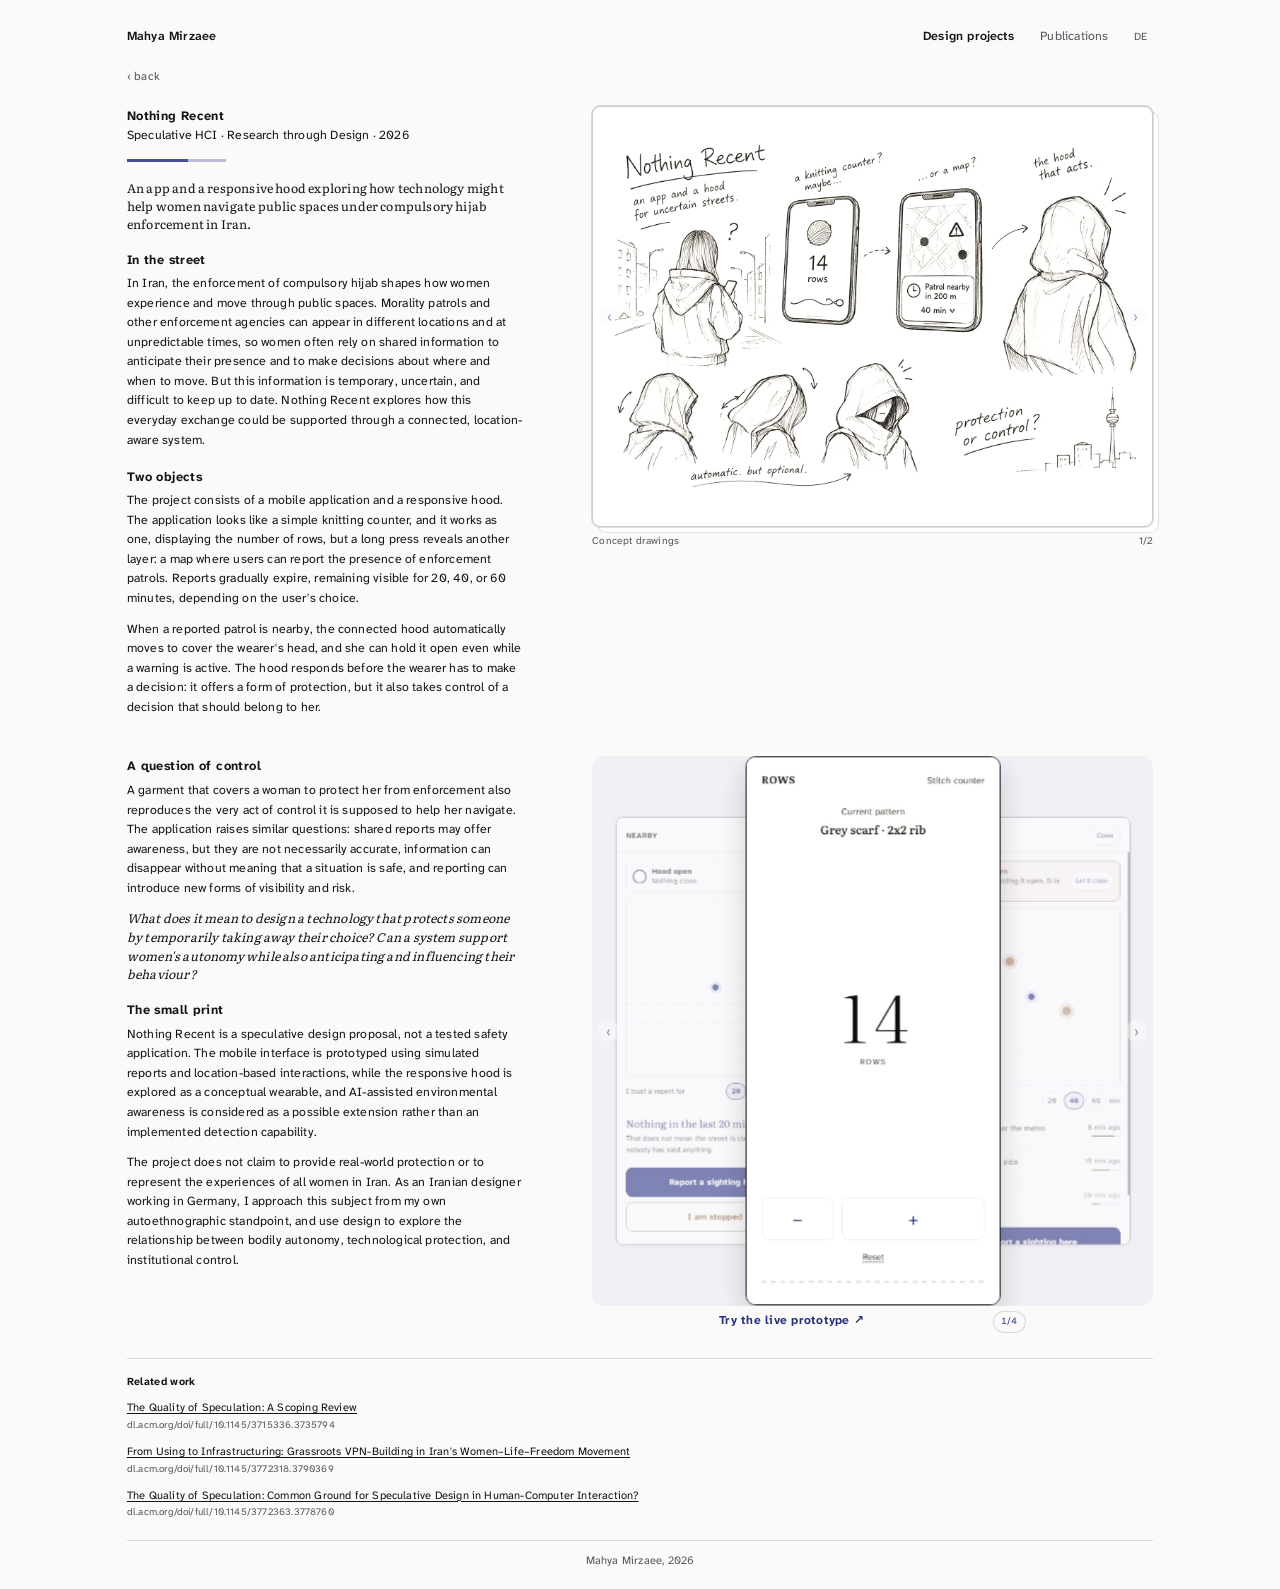
==== project.html @ 3e395629 "Drawings on top and turning themselves, new references, autoethnographic standpoint, name-only foote" ====
<!doctype html>
<html lang="en">
<head>
  <meta charset="utf-8">
  <meta name="viewport" content="width=device-width, initial-scale=1">
  <title>Nothing Recent · Mahya Mirzaee</title>
  <meta name="description" content="Nothing Recent: an app and a responsive hood exploring how technology might help women navigate public spaces under compulsory hijab enforcement in Iran.">
  <meta name="theme-color" content="#fbfaf8">
  <link rel="stylesheet" href="project.css?v=20">
<style id="site-bar">
  /* same top bar as the portfolio (mahyamirzaee.github.io) */
  .site-bar { display: flex; flex-wrap: wrap; align-items: baseline; gap: 12px 24px; padding: 4px 0 26px; font-family: "Atkinson Hyperlegible Next", system-ui, sans-serif; }
  .site-bar .sb-name { margin-right: auto; font-size: 15px; font-weight: 600; color: #141418; text-decoration: none; }
  .site-bar nav { display: flex; flex-wrap: wrap; gap: 6px 32px; }
  .site-bar nav a { font-size: 15px; color: #55545f; text-decoration: none; }
  .site-bar nav a[aria-current="page"] { color: #141418; font-weight: 600; }
  .site-bar .sb-lang { font-size: 13px; color: #55545f; text-decoration: none; padding: 2px 7px; }
  .site-bar a:hover { color: #26307f; }
  /* one look for every back link */
  .top { font-size: 14px; }
  .top a { color: #55545f; text-decoration: none; }
  .top a:hover { color: #141418; text-decoration: underline; }
  @media (max-width: 640px) { .site-bar .sb-name { width: 100%; } }
</style>
</head>
<body>
<div class="page">

  <header class="site-bar">
    <a class="sb-name" href="https://mahyamirzaee.github.io/">Mahya Mirzaee</a>
    <nav aria-label="Main">
      <a href="https://mahyamirzaee.github.io/projects/" aria-current="page">Design projects</a>
      <a href="https://mahyamirzaee.github.io/publications/">Publications</a>
    </nav>
    <a class="sb-lang" href="https://mahyamirzaee.github.io/de/projects/" lang="de" hreflang="de" aria-label="Deutsch">DE</a>
  </header>
  <nav class="top" aria-label="Back">
    <a href="https://mahyamirzaee.github.io/projects/">‹ back</a>
  </nav>

  <main>
  <!-- ===== Screen 1: the situation, the two objects, the question ===== -->
  <section class="sheet" aria-labelledby="title">
    <div class="col">
      <h1 id="title">Nothing Recent</h1>
      <p class="sub">Speculative HCI · Research through Design · 2026</p>
      <div class="thread" aria-hidden="true"></div>

      <p class="lead">An app and a responsive hood exploring how technology might help women navigate public spaces under compulsory hijab enforcement in Iran.</p>

      <h2>In the street</h2>
      <p>In Iran, the enforcement of compulsory hijab shapes how women experience and move through public spaces. Morality patrols and other enforcement agencies can appear in different locations and at unpredictable times, so women often rely on shared information to anticipate their presence and to make decisions about where and when to move. But this information is temporary, uncertain, and difficult to keep up to date. Nothing Recent explores how this everyday exchange could be supported through a connected, location-aware system.</p>

      <h2>Two objects</h2>
      <p>The project consists of a mobile application and a responsive hood. The application looks like a simple knitting counter, and it works as one, displaying the number of rows, but a long press reveals another layer: a map where users can report the presence of enforcement patrols. Reports gradually expire, remaining visible for 20, 40, or 60 minutes, depending on the user's choice.</p>
      <p>When a reported patrol is nearby, the connected hood automatically moves to cover the wearer's head, and she can hold it open even while a warning is active. The hood responds before the wearer has to make a decision: it offers a form of protection, but it also takes control of a decision that should belong to her.</p>
    </div>

    <div class="cluster">
      <figure>
        <!-- two drawings in one stack: hover lifts it, a click turns to the next -->
        <div class="frame r43 paper stack" id="stack" tabindex="0" role="button" aria-label="Two concept drawings. Click to see the next one.">
          <img class="stack-item on" src="img/hood-sketch.webp" alt="Concept drawing: a woman in the street with her phone; the app as a knitting counter and then as a map saying 'patrol nearby in 200 m, 40 min'; the hood closing over her head in three steps, labelled 'automatic. but optional.' and 'protection or control?'" loading="lazy">
          <img class="stack-item" src="img/concept-sheet.webp" alt="Concept sheet: how it works in four steps — you check the map or just keep knitting, you get a warning, the hood covers you before you decide, you get a notification afterwards; a diagram of reports fading over 20, 40 and 60 minutes; and the lines 'a report can be wrong', 'no report doesn't mean it's safe', 'information disappears, the street doesn't'." loading="lazy">
        </div>
        <figcaption class="under">Concept drawings<span class="count" id="stack-count">1/2</span></figcaption>
      </figure>
    </div>
  </section>

  <!-- ===== Screen 2: the hood, the tensions, the position ===== -->
  <section class="sheet" aria-labelledby="hood-title">
    <div class="col">
      <h2 id="hood-title">A question of control</h2>
      <p>A garment that covers a woman to protect her from enforcement also reproduces the very act of control it is supposed to help her navigate. The application raises similar questions: shared reports may offer awareness, but they are not necessarily accurate, information can disappear without meaning that a situation is safe, and reporting can introduce new forms of visibility and risk.</p>
      <p class="rq">What does it mean to design a technology that protects someone by temporarily taking away their choice? Can a system support women's autonomy while also anticipating and influencing their behaviour?</p>

      <h2>The small print</h2>
      <p>Nothing Recent is a speculative design proposal, not a tested safety application. The mobile interface is prototyped using simulated reports and location-based interactions, while the responsive hood is explored as a conceptual wearable, and AI-assisted environmental awareness is considered as a possible extension rather than an implemented detection capability.</p>
      <p>The project does not claim to provide real-world protection or to represent the experiences of all women in Iran. As an Iranian designer working in Germany, I approach this subject from my own autoethnographic standpoint, and use design to explore the relationship between bodily autonomy, technological protection, and institutional control.</p>
    </div>

    <div class="cluster">
      <figure>
        <!-- the screens stand in a ring: the next and the previous wait at the edges -->
        <div class="carousel turn" id="slides" tabindex="0" role="button" aria-roledescription="carousel" aria-label="Screen captures of the prototype. Click the right or left side to turn the ring.">
          <img class="slide on" src="img/app-1-cover.jpg" data-cap="The app as it opens: a stitch counter that really counts rows. This is what anyone looking at the phone sees." alt="The app as it opens: ROWS, a plain stitch counter showing 14 rows.">
          <img class="slide" src="img/app-5-held.jpg" data-cap="The hood closes by itself when a patrol is reported close, and tells her afterwards. Here she has held it open." alt="The same screen after she refuses: 'Hood open: you are holding it open. It is close.'" loading="lazy">
          <img class="slide" src="img/app-3-stopped.jpg" data-cap="Before telling anyone: two chosen names, and the reminder that their names are on her phone too." alt="The sheet before telling anyone: two chosen names, and the line that their names are on her phone too." loading="lazy">
          <img class="slide" src="img/app-4-empty.jpg" data-cap="Nothing in the last 20 minutes, which is not the same as the street being clear." alt="The empty state: a map with only her own dot, and the line 'Nothing in the last 40 minutes.'" loading="lazy">
        </div>
        <div class="slidebar">
          <a class="try" href="prototype.html" target="_blank" rel="noopener">Try the live prototype ↗</a>
          <span class="count" id="slide-count">1/4</span>
        </div>
      </figure>
    </div>
  </section>

  <section class="related" aria-labelledby="related-title">
    <h2 class="cluster-title" id="related-title">Related work</h2>
    <ol class="refs">
      <li><a href="https://dl.acm.org/doi/full/10.1145/3715336.3735794" target="_blank" rel="noopener">The Quality of Speculation: A Scoping Review</a>
        <span>dl.acm.org/doi/full/10.1145/3715336.3735794</span></li>
      <li><a href="https://dl.acm.org/doi/full/10.1145/3772318.3790369" target="_blank" rel="noopener">From Using to Infrastructuring: Grassroots VPN-Building in Iran's Women–Life–Freedom Movement</a>
        <span>dl.acm.org/doi/full/10.1145/3772318.3790369</span></li>
      <li><a href="https://dl.acm.org/doi/full/10.1145/3772363.3778760" target="_blank" rel="noopener">The Quality of Speculation: Common Ground for Speculative Design in Human-Computer Interaction?</a>
        <span>dl.acm.org/doi/full/10.1145/3772363.3778760</span></li>
    </ol>
  </section>
  </main>

  <footer class="foot">
    <span>Mahya Mirzaee, 2026</span>
  </footer>
</div>

<script>
  // Every picture frame is a little stack you turn by hand.
  // Click (or tap) the right side for the next one, the left side for the one before.
  // It goes round in a circle, and the arrow keys work too.
  function makeTurner(boxId, itemSelector, countId) {
    var box = document.getElementById(boxId);
    if (!box) return;
    var items = box.querySelectorAll(itemSelector);
    var count = countId ? document.getElementById(countId) : null;
    var i = 0;
    function go(step) {
      items[i].classList.remove('on');
      i = (i + step + items.length) % items.length;
      items[i].classList.add('on');
      if (count) count.textContent = (i + 1) + '/' + items.length;
    }
    box.addEventListener('click', function (e) {
      var r = box.getBoundingClientRect();
      var x = (e.clientX - r.left) / r.width;
      if (x > 0.28 && x < 0.72) { window.openLarge(box, itemSelector); return; }  // the middle opens big
      go(x <= 0.28 ? -1 : 1);                                                     // the edges turn the page
    });
    box.addEventListener('keydown', function (e) {
      if (e.key === 'ArrowLeft') { e.preventDefault(); go(-1); }
      if (e.key === 'ArrowRight' || e.key === 'Enter' || e.key === ' ') { e.preventDefault(); go(1); }
    });
    if (count) count.textContent = '1/' + items.length;
  }
  // The phone screens stand in a ring: the one before and the one after
  // wait at the edges, smaller and paler. Clicking a side turns the ring.
  (function () {
    var box = document.getElementById('slides');
    if (!box) return;
    var slides = [].slice.call(box.querySelectorAll('.slide'));
    var count = document.getElementById('slide-count');
    var n = slides.length, cur = 0;

    function place() {
      slides.forEach(function (el, i) {
        var d = i - cur;
        if (d > n / 2) d -= n;
        if (d < -n / 2) d += n;
        var far = Math.abs(d);
        el.style.transform = 'translate(-50%, -50%) translateX(' + (d * 62) + '%) scale(' + (far === 0 ? 1 : far === 1 ? 0.78 : 0.62) + ')';
        el.style.opacity = far === 0 ? 1 : far === 1 ? 0.55 : 0;
        el.style.zIndex = 10 - far;
        el.classList.toggle('on', far === 0);
      });
      count.textContent = (cur + 1) + '/' + n;
    }
    function go(step) { cur = (cur + step + n) % n; place(); }

    box.addEventListener('click', function (e) {
      var r = box.getBoundingClientRect();
      var x = (e.clientX - r.left) / r.width;
      if (x > 0.33 && x < 0.67) { window.openLarge(box, '.slide'); return; }   // the middle one opens big
      go(x <= 0.33 ? -1 : 1);                                                  // the edges turn the ring
    });
    box.addEventListener('keydown', function (e) {
      if (e.key === 'ArrowLeft') { e.preventDefault(); go(-1); }
      if (e.key === 'ArrowRight' || e.key === 'Enter' || e.key === ' ') { e.preventDefault(); go(1); }
    });
    place();
  })();
  makeTurner('stack', '.stack-item', 'stack-count');

  // the drawings turn by themselves every four seconds, and wait while you look
  (function () {
    var box = document.getElementById('stack');
    if (!box || window.matchMedia('(prefers-reduced-motion: reduce)').matches) return;
    var items = box.querySelectorAll('.stack-item');
    var count = document.getElementById('stack-count');
    var hovering = false, open = false;
    box.addEventListener('mouseenter', function () { hovering = true; });
    box.addEventListener('mouseleave', function () { hovering = false; });
    document.addEventListener('keydown', function (e) { if (e.key === 'Escape') open = false; });
    box.addEventListener('click', function () { open = true; setTimeout(function () { open = false; }, 8000); });
    setInterval(function () {
      if (hovering || open) return;
      var lb = document.querySelector('.lightbox');
      if (lb && !lb.hidden) return;
      var i = 0;
      items.forEach(function (el, k) { if (el.classList.contains('on')) i = k; });
      items[i].classList.remove('on');
      i = (i + 1) % items.length;
      items[i].classList.add('on');
      count.textContent = (i + 1) + '/' + items.length;
    }, 4000);
  })();
</script>

<script>
  // Large view: a picture opens big, and the arrows walk through its own set.
  // Esc, the × button or a click on the background closes it.
  (function () {
    var lb = document.createElement('div');
    lb.className = 'lightbox';
    lb.hidden = true;
    lb.setAttribute('role', 'dialog');
    lb.setAttribute('aria-modal', 'true');
    lb.setAttribute('aria-label', 'Large view');
    lb.innerHTML = '<button class="lb-close" type="button" aria-label="Close">×</button>' +
                   '<button class="lb-arrow lb-prev" type="button" aria-label="Previous picture">‹</button>' +
                   '<div class="lb-inner"></div>' +
                   '<button class="lb-arrow lb-next" type="button" aria-label="Next picture">›</button>' +
                   '<p class="lb-cap"><span class="lb-num"></span><span class="lb-text"></span></p>';
    document.body.appendChild(lb);
    var inner = lb.querySelector('.lb-inner');
    var capText = lb.querySelector('.lb-text');
    var capNum = lb.querySelector('.lb-num');
    var set = [], at = 0, opener = null;

    function show() {
      var m = set[at];
      var big = document.createElement('img');
      big.src = m.getAttribute('src');
      big.alt = m.getAttribute('alt') || '';
      big.addEventListener('click', function (e) { e.stopPropagation(); });
      inner.replaceChildren(big);
      capNum.textContent = (at + 1) + ' / ' + set.length;
      capText.textContent = m.getAttribute('data-cap') || '';
    }
    function step(d) { at = (at + d + set.length) % set.length; show(); }
    function open(list, index, from) {
      set = list; at = index; opener = from;
      lb.hidden = false;
      document.documentElement.style.overflow = 'hidden';
      show();
      lb.querySelector('.lb-close').focus();
    }
    function close() {
      if (lb.hidden) return;
      lb.hidden = true;
      inner.replaceChildren();
      document.documentElement.style.overflow = '';
      if (opener) opener.focus();
    }

    lb.addEventListener('click', close);
    lb.querySelector('.lb-close').addEventListener('click', function (e) { e.stopPropagation(); close(); });
    lb.querySelector('.lb-prev').addEventListener('click', function (e) { e.stopPropagation(); step(-1); });
    lb.querySelector('.lb-next').addEventListener('click', function (e) { e.stopPropagation(); step(1); });
    document.addEventListener('keydown', function (e) {
      if (lb.hidden) return;
      if (e.key === 'Escape') close();
      if (e.key === 'ArrowLeft') step(-1);
      if (e.key === 'ArrowRight') step(1);
    });

    // the picture in the middle of a ring, or the drawing on top of a stack, opens large
    window.openLarge = function (box, selector) {
      var list = [].slice.call(box.querySelectorAll(selector));
      var cur = box.querySelector(selector + '.on');
      open(list, Math.max(0, list.indexOf(cur)), box);
    };
  })();
</script>

</body>
</html>
---- project.css ----
/* Project page foundation
   Same structure as the TACT page: two "screens" with a narrow text column
   beside a cluster of frames, a central statement, related work and a footer.
   Placeholders (dashed boxes, [square brackets]) are replaced with real content later. */

@font-face {
  font-family: "Literata";
  src: url("fonts/Literata.woff2") format("woff2");
  font-weight: 200 900;
  font-display: swap;
}
@font-face {
  font-family: "Atkinson Hyperlegible Next";
  src: url("fonts/AtkinsonHyperlegibleNext.woff2") format("woff2");
  font-weight: 200 800;
  font-display: swap;
}

:root {
  --paper: #fbfaf8;
  --ink: #141418;
  --soft: #55555f;
  --indigo: #26307f;
  --lilac: #b3add8;
  --rule: rgba(38, 48, 127, 0.16);
  --concept: #8a5a2b;
  --head: "Literata", Georgia, serif;
  --text: "Atkinson Hyperlegible Next", system-ui, sans-serif;
}

* { box-sizing: border-box; }
html { -webkit-text-size-adjust: 100%; }
body {
  margin: 0;
  background: var(--paper);
  color: var(--ink);
  font-family: var(--text);
  font-size: 15px;
  line-height: 1.58;
  letter-spacing: 0.015em;
}
a { color: inherit; text-underline-offset: 0.2em; text-decoration-thickness: 1px; }
a:focus-visible, button:focus-visible, .zoomable:focus-visible { outline: 2px solid var(--indigo); outline-offset: 2px; }
img, video { display: block; max-width: 100%; }
p { margin: 0 0 0.9em; }
figure { margin: 0; }

/* ---------- Page frame ---------- */
.page { max-width: 1340px; margin: 0 auto; padding: 28px 48px 24px; }
@media (min-width: 1000px) { .page { zoom: 0.825; } }   /* desktop shown at 82.5% */

.top { margin-bottom: 24px; font-size: 14px; }
.top a { text-decoration: none; }
.top a:hover { text-decoration: underline; }

/* one "screen": text column + cluster of frames */
.sheet {
  display: grid;
  grid-template-columns: minmax(0, 400px) minmax(0, 1fr);
  gap: clamp(40px, 5vw, 88px);
  align-items: start;
}
.sheet > .cluster { display: grid; gap: 16px; justify-self: end; width: 100%; max-width: 680px; }

/* ---------- Text column ---------- */
.col h1, .col h2, .cluster-title {
  margin: 0;
  font-family: var(--text);
  font-size: 15.5px;
  font-weight: 700;
  letter-spacing: 0.03em;
}
.col h2 { margin-top: 1.3em; }
.col h2:first-child { margin-top: 0; }
.col h2 + p, .col h2 + ol { margin-top: 0.35em; }
.sub { margin: 0 0 1.1em; color: var(--soft); }

/* the thread line under the title: one indigo thread with a short lilac stretch (not a weave) */
.thread {
  width: 120px;
  height: 3px;
  margin: 0 0 1.4em;
  background: linear-gradient(90deg, var(--indigo) 0 62%, var(--lilac) 62% 100%);
  opacity: 0.85;
}

.lead { font-family: var(--head); font-size: 18px; line-height: 1.45; color: var(--indigo); }
.rq { font-family: var(--head); font-style: italic; font-size: 17px; line-height: 1.5; color: var(--indigo); }
.stages { list-style: none; margin: 0.4em 0 0; padding: 0; }
.stages li { margin-bottom: 0.8em; }
.small { font-size: 14px; color: var(--soft); }

ol.qs { margin: 0; padding-left: 1.3em; }
ol.qs li { margin-bottom: 0.7em; padding-left: 0.2em; }
.qs b { font-weight: 700; }

/* ---------- Labels: staged / speculative ---------- */
.note {
  font-size: 11.5px;
  letter-spacing: 0.08em;
  text-transform: uppercase;
  color: var(--indigo);
}
.note.concept { color: var(--concept); }
figcaption, .mosaic-caption { margin: 8px 0 0; font-size: 12.5px; line-height: 1.5; color: var(--soft); }

/* ---------- Frames and placeholders ---------- */
.frame { position: relative; overflow: hidden; background: #fff; outline: 1px solid var(--rule); outline-offset: -1px; }
.frame img, .frame video { width: 100%; height: 100%; object-fit: cover; }
.r32 { aspect-ratio: 3 / 2; width: 100%; }
.r43 { aspect-ratio: 4 / 3; }

.placeholder {
  display: flex;
  align-items: center;
  justify-content: center;
  padding: 12px;
  text-align: center;
  font-size: 13px;
  color: var(--soft);
  background: #f3f1f6;
  outline: 1px dashed rgba(20, 20, 24, 0.28);
  outline-offset: -1px;
}

/* ---------- Slideshow: a quiet fade between screen captures ---------- */
.slides .slide { position: absolute; inset: 0; width: 100%; height: 100%; opacity: 0; transition: opacity 900ms ease; }
.slides .slide.on { opacity: 1; z-index: 1; }
@media (prefers-reduced-motion: reduce) { .slides .slide { transition: none; } }

.slidebar { display: flex; justify-content: space-between; align-items: baseline; gap: 16px; margin-top: 6px; }
.try { color: var(--indigo); font-weight: 700; font-size: 15px; letter-spacing: 0.02em; text-decoration: none; white-space: nowrap; }
.try:hover { text-decoration: underline; text-underline-offset: 0.25em; }
.controls { display: flex; align-items: center; gap: 4px; flex-shrink: 0; font-size: 14px; }
.controls button { border: 0; background: none; padding: 6px 9px; font: inherit; color: var(--ink); cursor: pointer; }
.controls .count { min-width: 2.6em; text-align: center; font-variant-numeric: tabular-nums; }

/* ---------- Prototype in use: a mosaic of tiles ---------- */
.in-use .cluster-title { margin: 0 0 6px; font-size: 13px; }
.mosaic { display: grid; grid-template-columns: repeat(6, 1fr); grid-auto-rows: 58px; gap: 8px; }
.tile { position: relative; overflow: hidden; background: #ece9f1; }
.tile img, .tile video { width: 100%; height: 100%; object-fit: cover; }
.t-a { grid-column: 1 / 5; grid-row: 1 / 6; }   /* large */
.t-b { grid-column: 5 / 7; grid-row: 1 / 3; }   /* small, top */
.t-c { grid-column: 5 / 7; grid-row: 3 / 6; }   /* small, bottom */
.tile-label {
  position: absolute; left: 6px; bottom: 6px;
  padding: 2px 7px; border-radius: 3px;
  background: rgba(251, 250, 248, 0.88);
  font-size: 10.5px; letter-spacing: 0.03em; color: var(--indigo);
  pointer-events: none;
}

/* hover: a tile grows a little; click: it opens large */
.zoomable { cursor: zoom-in; transition: transform 350ms ease, box-shadow 350ms ease; }
.zoomable:hover, .zoomable:focus-visible { transform: scale(1.05); z-index: 2; box-shadow: 0 10px 28px rgba(20, 20, 24, 0.18); }
.frame.zoomable:hover { transform: scale(1.02); }
@media (prefers-reduced-motion: reduce) { .zoomable, .zoomable:hover { transition: none; transform: none; } }

/* ---------- Central statement ---------- */
.statement { margin: 56px 0 8px; padding: 72px 0 80px; border-top: 1px solid var(--rule); text-align: center; }
.statement-label { margin: 0 0 22px; font-size: 12px; letter-spacing: 0.12em; text-transform: uppercase; color: var(--soft); }
.statement blockquote {
  margin: 0 auto;
  max-width: 24ch;
  font-family: var(--head);
  font-size: clamp(26px, 3.2vw, 40px);
  line-height: 1.3;
  color: var(--indigo);
}
.statement blockquote::after {
  content: "";
  display: block;
  width: 120px; height: 3px;
  margin: 30px auto 0;
  background: linear-gradient(90deg, var(--indigo) 0 62%, var(--lilac) 62% 100%);
  opacity: 0.7;
}
@media (min-width: 1000px) {
  .statement blockquote { max-width: none; white-space: nowrap; font-size: clamp(22px, 2.1vw, 32px); }
}

/* ---------- Screen 2: future direction ---------- */
.future h2 { margin-top: 0; }
.intention {
  margin: 14px 0 4px;
  padding-left: 14px;
  border-left: 2px solid var(--lilac);
  font-family: var(--head); font-style: italic; font-size: 16.5px; line-height: 1.45; color: var(--indigo);
}
.intention span {
  display: block; margin-bottom: 2px;
  font-family: var(--text); font-style: normal; font-size: 12px; font-weight: 700; letter-spacing: 0.04em; color: var(--ink);
}

/* ---------- Related work: one row across the page ---------- */
.related { margin-top: 44px; padding-top: 18px; border-top: 1px solid var(--rule); }
.related .cluster-title { margin: 0 0 12px; font-size: 13px; }
.related ol { display: grid; grid-template-columns: repeat(3, 1fr); gap: 32px; margin: 0; padding: 0; list-style: none; counter-reset: rw; }
.related li { counter-increment: rw; font-size: 13.5px; line-height: 1.45; }
.related li::before { content: counter(rw); display: block; margin-bottom: 4px; font-size: 11px; color: var(--soft); }
.related a { color: var(--indigo); text-decoration: none; }
.related a:hover { text-decoration: underline; }

/* ---------- Footer ---------- */
.foot {
  margin-top: 36px; padding-top: 14px;
  border-top: 1px solid var(--rule);
  display: flex; justify-content: space-between; flex-wrap: wrap; gap: 10px;
  font-size: 13.5px; color: var(--soft);
}

/* ---------- Large view ---------- */
.lightbox {
  position: fixed; inset: 0; z-index: 50;
  display: flex; flex-direction: column; align-items: center; justify-content: center; gap: 14px;
  padding: 48px 24px 32px;
  background: rgba(251, 250, 248, 0.97);
  cursor: zoom-out;
}
.lightbox[hidden] { display: none; }
.lb-inner { max-width: min(1200px, 92vw); max-height: 80vh; display: flex; }
.lb-inner img, .lb-inner video { max-width: 100%; max-height: 80vh; object-fit: contain; box-shadow: 0 12px 40px rgba(20, 20, 24, 0.18); cursor: default; }
.lb-cap { margin: 0; text-align: center; font-size: 14px; color: var(--soft); }
.lb-close { position: absolute; top: 14px; right: 18px; border: 0; background: none; font-size: 34px; line-height: 1; color: var(--indigo); cursor: pointer; }

/* ---------- Tablet and phone ---------- */
@media (max-width: 900px) {
  body { font-size: 16px; }
  .page { padding: 32px 24px 44px; }
  .top { margin-bottom: 40px; }
  .sheet { grid-template-columns: 1fr; gap: 28px; }
  .sheet > .cluster { justify-self: stretch; max-width: none; }
  .statement { margin-top: 48px; padding: 48px 0 56px; }
}
@media (max-width: 760px) { .related ol { grid-template-columns: 1fr; gap: 14px; } }
@media (max-width: 480px) {
  .page { padding: 28px 16px 40px; }
  .mosaic { grid-auto-rows: 40px; gap: 6px; }
  .slidebar { flex-wrap: wrap; }
}

/* ---------- Phone screen captures inside the wide slideshow frame ----------
   The captures are tall phone screens, so they sit whole on a soft ground
   instead of being cropped. */
.slides { background: #f1eff4; }
.slides .slide { object-fit: contain; padding: 8px 0; }
.related ol { list-style: none; }
.related li i { font-style: italic; }
.related .small { margin-top: 12px; }

/* the slideshow is phone-shaped, because the prototype is a phone */
.frame.r32.slides { aspect-ratio: 375 / 812; width: 100%; max-width: 326px; }
.slides .slide { padding: 0; }
.slidebar { max-width: 326px; flex-wrap: wrap; row-gap: 4px; }
.slidebar .try { font-size: 14.5px; }
@media (max-width: 480px) { .frame.r32.slides, .slidebar { max-width: none; } }

/* tighter: the brief asks for about two screens */
.statement { margin: 32px 0 4px; padding: 44px 0 48px; }
.in-use .mosaic { grid-auto-rows: 44px; }
.related { margin-top: 30px; }
.foot { margin-top: 24px; }

/* screen 1: the phone beside the documentation tiles, not above them */
@media (min-width: 1200px) {
  .sheet > .cluster { grid-template-columns: 326px minmax(0, 1fr); gap: 22px; align-items: start; }
  .sheet > .cluster > figure { grid-column: 1; }
  .sheet > .cluster > .in-use { grid-column: 2; }
  .in-use .mosaic { grid-auto-rows: 50px; }
}

/* ---------- Tensions: word pairs held apart by one thread ----------
   Following the idea of collecting tensions rather than resolving them. */
.tension-intro { margin: 0.35em 0 1em; font-size: 13.5px; color: var(--soft); }
.tensions { list-style: none; margin: 0; padding: 0; }
.tensions li { margin-bottom: 1.05em; }
.pair { display: flex; align-items: center; gap: 10px; }
.pair b {
  font-family: var(--head);
  font-size: 17px;
  font-weight: 500;
  letter-spacing: 0.01em;
  color: var(--indigo);
  white-space: nowrap;
}
/* the thread between the two words: indigo, with a lilac stretch */
.pair i {
  flex: 1;
  height: 3px;
  min-width: 26px;
  background: linear-gradient(90deg, var(--indigo) 0 58%, var(--lilac) 58% 100%);
  opacity: 0.6;
}
.say { display: block; margin-top: 2px; font-size: 13.5px; line-height: 1.5; color: var(--soft); }

/* said once: this is a proposal, not a study */
.proposal {
  padding-left: 14px;
  border-left: 2px solid var(--lilac);
  font-family: var(--head);
  font-size: 16px;
  line-height: 1.45;
  color: var(--indigo);
}

/* with the documentation tiles gone, the phone stands alone beside the text */
@media (min-width: 1200px) {
  .sheet > .cluster { grid-template-columns: minmax(0, 1fr); justify-items: end; }
  .sheet > .cluster > figure { grid-column: 1; }
}

/* a quiet line between the two screens */
.sheet + .sheet { margin-top: 30px; padding-top: 28px; border-top: 1px solid var(--rule); }
.tensions { margin-top: 0.4em; }

/* the sentence the whole project turns on */
.pull {
  margin: 0.35em 0 0.9em;
  padding-left: 14px;
  border-left: 2px solid var(--lilac);
  font-family: var(--head);
  font-size: 17px;
  line-height: 1.4;
  color: var(--indigo);
}
/* the two closing questions sit together as one block */
.col .rq { margin-top: 0.6em; }

/* ---------- Her drawings ----------
   Paper frames: the whole sheet is shown, never cropped. */
.frame.paper { background: #fff; }
.frame.paper img { object-fit: contain; }

/* the big concept sheet, across the page */
.board { margin-top: 34px; padding-top: 26px; border-top: 1px solid var(--rule); }
.board .cluster-title { margin: 0 0 12px; font-size: 13px; }
.board-frame { aspect-ratio: 1312 / 1199; width: 100%; max-width: 980px; margin: 0 auto; }
.board figcaption { max-width: 980px; margin-left: auto; margin-right: auto; }
@media (max-width: 760px) { .board-frame { max-width: none; } }

/* ================= One voice =================
   Same size, same colour, no bars down the side of anything.
   The only emphases left: the title, the small headings, and italic for a question. */
.col p, .col li { color: var(--ink); font-size: 15px; }
.lead { font-family: var(--head); font-size: 18px; line-height: 1.45; color: var(--ink); }
.rq, .pull, .proposal, .intention, .small {
  margin: 0 0 0.9em;
  padding: 0;
  border: 0;
  font-family: var(--text);
  font-style: normal;
  font-size: 15px;
  line-height: 1.58;
  color: var(--ink);
}
/* the closing questions keep one quiet difference: italic */
.rq { font-family: var(--head); font-style: italic; font-size: 16.5px; line-height: 1.5; }
.intention span { display: none; }

/* the text column is wider, and sits closer to the pictures */
.sheet { grid-template-columns: minmax(0, 520px) minmax(0, 1fr); gap: clamp(28px, 3.2vw, 56px); }
@media (max-width: 900px) { .sheet { grid-template-columns: 1fr; } }

/* ---------- The stack: two drawings, one on top of the other ---------- */
.stack {
  cursor: pointer;
  transition: transform 320ms ease, box-shadow 320ms ease;
  box-shadow: 7px 7px 0 -1px #fff, 7px 7px 0 0 var(--rule);
}
.stack:hover, .stack:focus-visible {
  transform: translate(-3px, -3px);
  box-shadow: 12px 12px 0 -1px #fff, 12px 12px 0 0 var(--rule);
}
.stack .stack-item {
  position: absolute; inset: 0;
  width: 100%; height: 100%;
  object-fit: contain;
  opacity: 0;
  transition: opacity 420ms ease;
}
.stack .stack-item.on { opacity: 1; }
.stack-count {
  position: absolute; right: 8px; bottom: 6px;
  font-size: 11px; color: var(--soft);
  font-variant-numeric: tabular-nums;
  pointer-events: none;
}
@media (prefers-reduced-motion: reduce) { .stack, .stack .stack-item { transition: none; } }

/* pictures sit in the middle of their column, a little larger, so the page
   has no empty corridor between the text and the prototype */
@media (min-width: 1200px) {
  .sheet > .cluster { justify-items: center; }
}
.frame.r32.slides { max-width: 372px; }
.slidebar { max-width: 372px; }
.stack { width: 100%; max-width: 560px; }

/* ---------- Turning a stack: the edges answer the mouse ----------
   Both the phone screens and the drawings behave the same way. */
.turn, .stack { cursor: pointer; }
.turn::before, .turn::after,
.stack::before, .stack::after {
  content: "‹";
  position: absolute;
  top: 50%;
  z-index: 3;
  width: 26px; height: 26px;
  margin-top: -13px;
  display: flex; align-items: center; justify-content: center;
  border-radius: 50%;
  background: rgba(251, 250, 248, 0.9);
  color: var(--indigo);
  font-size: 17px;
  line-height: 1;
  opacity: 0;
  transition: opacity 260ms ease;
  pointer-events: none;
}
.turn::before, .stack::before { left: 7px; }
.turn::after, .stack::after { content: "›"; right: 7px; }
.turn:hover::before, .turn:hover::after, .turn:focus-visible::before, .turn:focus-visible::after,
.stack:hover::before, .stack:hover::after, .stack:focus-visible::before, .stack:focus-visible::after { opacity: 1; }

/* the phone screens get the same paper-stack shadow and lift */
.slides.stack .slide { transition: opacity 420ms ease; }

/* the drawings fill their column, so no empty corridor is left beside the text */
.stack { max-width: none; }
.slidebar .count { margin-left: auto; font-size: 13px; color: var(--soft); font-variant-numeric: tabular-nums; }

/* each figure takes the full width of its column; only the phone is capped */
.sheet > .cluster > figure { width: 100%; }
.sheet > .cluster { justify-items: stretch; }
@media (min-width: 1200px) { .sheet > .cluster { justify-items: stretch; } }
.frame.r32.slides, .slidebar { margin-left: auto; margin-right: auto; }

/* ---------- The screens stand in a ring ----------
   The current screen is in the middle; the one before and the one after
   wait at the edges, smaller and paler. A click on a side turns the ring. */
.carousel {
  position: relative;
  width: 100%;
  height: clamp(420px, 56vh, 640px);
  overflow: hidden;
  cursor: pointer;
}
.carousel .slide {
  position: absolute;
  left: 50%; top: 50%;
  height: 100%;
  width: auto;
  max-width: none;
  object-fit: contain;
  background: #fff;
  outline: 1px solid var(--rule);
  outline-offset: -1px;
  transform: translate(-50%, -50%);
  transition: transform 560ms cubic-bezier(0.2, 0.7, 0.2, 1), opacity 420ms ease;
  will-change: transform;
}
.carousel .slide.on { box-shadow: 0 10px 30px rgba(20, 20, 24, 0.12); }
@media (prefers-reduced-motion: reduce) { .carousel .slide { transition: none; } }
@media (max-width: 900px) { .carousel { height: clamp(380px, 62vh, 560px); } }

/* the ring keeps the edge arrows of the stacks */
.carousel.turn::before, .carousel.turn::after { z-index: 20; }

/* ---------- The ring, larger and clearer ----------
   A quiet ground behind the screens, a real frame around each one, and a
   little more contrast, so the small interface is readable on the page. */
.carousel {
  height: clamp(520px, 74vh, 820px);
  padding: 18px 0;
  border-radius: 14px;
  background: #f2f0f6;
}
.carousel .slide {
  border-radius: 12px;
  outline: 0;
  border: 1.5px solid rgba(20, 20, 24, 0.45);
  box-shadow: 0 2px 10px rgba(20, 20, 24, 0.08);
  filter: contrast(1.06) brightness(1.01);
}
.carousel .slide.on {
  border-color: var(--ink);
  box-shadow: 0 14px 34px rgba(20, 20, 24, 0.18);
}

/* on a wide screen the pictures take the rest of the page */
@media (min-width: 1200px) {
  .sheet { grid-template-columns: minmax(0, 480px) minmax(0, 1fr); gap: clamp(24px, 2.6vw, 44px); }
}

/* ---------- No line between the two parts ---------- */
.sheet + .sheet { border-top: 0; padding-top: 0; margin-top: 34px; }

/* ---------- The drawings say they can be turned ----------
   The arrows stay visible, a small label counts the sheets. */
.stack::before, .stack::after, .turn::before, .turn::after { opacity: 0.5; }
.stack-count, .slidebar .count {
  padding: 3px 9px;
  border: 1px solid var(--rule);
  border-radius: 999px;
  background: rgba(251, 250, 248, 0.92);
  font-size: 11.5px;
  color: var(--indigo);
}
.stack-count { right: 10px; bottom: 10px; }
.stack figcaption, .carousel + .slidebar { color: var(--soft); }

/* ---------- Large view: arrows, number and one line of text ---------- */
.lb-arrow {
  position: absolute;
  top: 50%;
  z-index: 2;
  width: 44px; height: 44px;
  margin-top: -22px;
  border: 1px solid var(--rule);
  border-radius: 50%;
  background: rgba(251, 250, 248, 0.95);
  color: var(--indigo);
  font-size: 22px;
  line-height: 1;
  cursor: pointer;
}
.lb-prev { left: 18px; }
.lb-next { right: 18px; }
.lb-cap { display: flex; gap: 10px; align-items: baseline; justify-content: center; max-width: 62ch; }
.lb-num { flex: none; font-variant-numeric: tabular-nums; color: var(--indigo); font-size: 12.5px; }
.lb-text { font-size: 14px; line-height: 1.5; color: var(--soft); text-align: left; }
@media (max-width: 600px) { .lb-arrow { width: 38px; height: 38px; font-size: 19px; } .lb-prev { left: 6px; } .lb-next { right: 6px; } }

/* the page number sits under the drawings, beside their caption */
figcaption.under { display: flex; align-items: baseline; justify-content: space-between; gap: 14px; }
figcaption.under .count { flex: none; }

/* a gentle frame around the drawings */
.stack {
  border: 1px solid rgba(20, 20, 24, 0.22);
  border-radius: 10px;
  padding: 10px;
  background: #fff;
}
.stack .stack-item { width: calc(100% - 20px); height: calc(100% - 20px); inset: 10px; }

/* references: linked titles, the address quietly underneath, no numbers */
.related ol.refs { display: block; }
.refs li { counter-increment: none; margin-bottom: 14px; }
.refs li::before { content: none; }
.refs a { color: var(--ink); text-decoration: underline; text-underline-offset: 0.18em; }
.refs a:hover { color: var(--indigo); }
.refs span { display: block; margin-top: 2px; font-size: 12px; color: var(--soft); word-break: break-all; }

/* footer: her name, in the middle */
.foot { justify-content: center; text-align: center; }
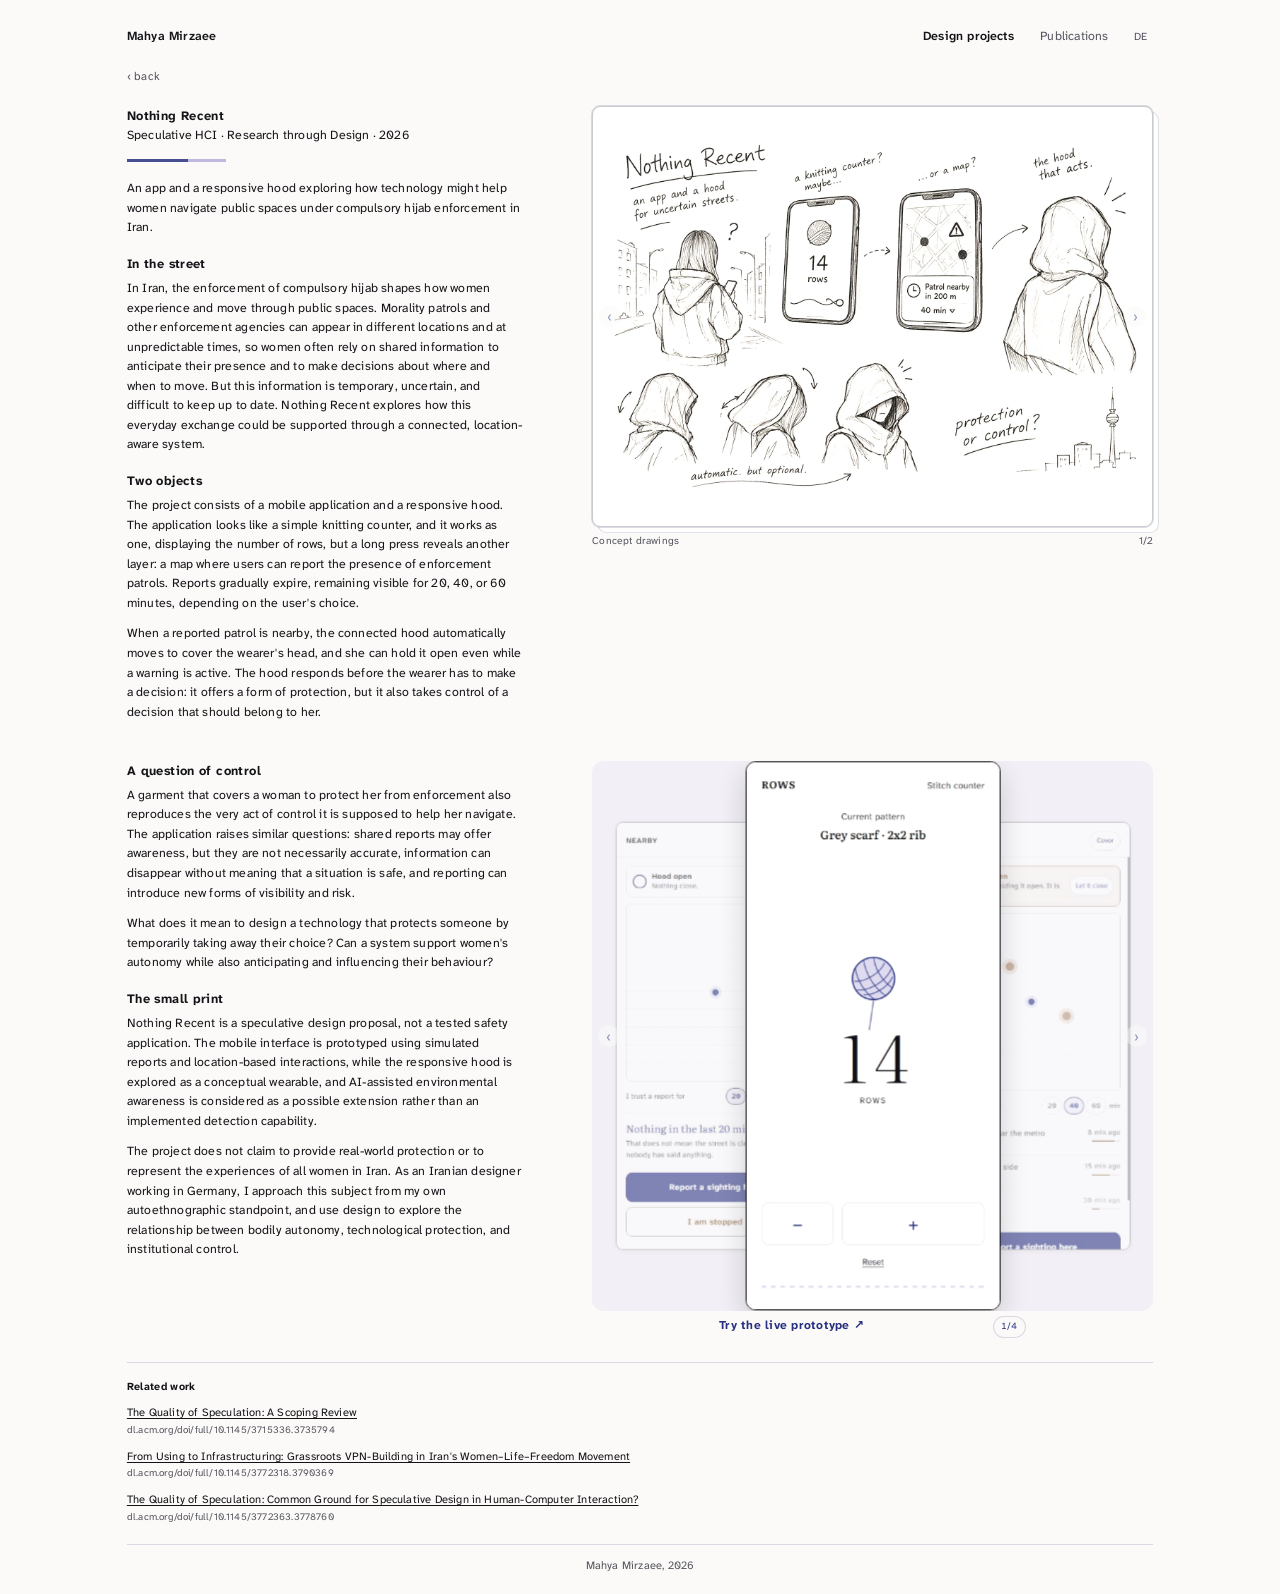
==== commit 3b2fb427: "A ball of wool on the cover: tap it to knit a row. One font for the page text Co-Authored-By: Claude" ====
--- a/project.html
+++ b/project.html
@@ -6,7 +6,7 @@
   <title>Nothing Recent · Mahya Mirzaee</title>
   <meta name="description" content="Nothing Recent: an app and a responsive hood exploring how technology might help women navigate public spaces under compulsory hijab enforcement in Iran.">
   <meta name="theme-color" content="#fbfaf8">
-  <link rel="stylesheet" href="project.css?v=20">
+  <link rel="stylesheet" href="project.css?v=21">
 <style id="site-bar">
   /* same top bar as the portfolio (mahyamirzaee.github.io) */
   .site-bar { display: flex; flex-wrap: wrap; align-items: baseline; gap: 12px 24px; padding: 4px 0 26px; font-family: "Atkinson Hyperlegible Next", system-ui, sans-serif; }
--- a/project.css
+++ b/project.css
@@ -555,3 +555,12 @@
 
 /* footer: her name, in the middle */
 .foot { justify-content: center; text-align: center; }
+
+/* one font, one colour: the lead and the questions read like the rest */
+.lead, .rq {
+  font-family: var(--text);
+  font-style: normal;
+  font-size: 15px;
+  line-height: 1.58;
+  color: var(--ink);
+}
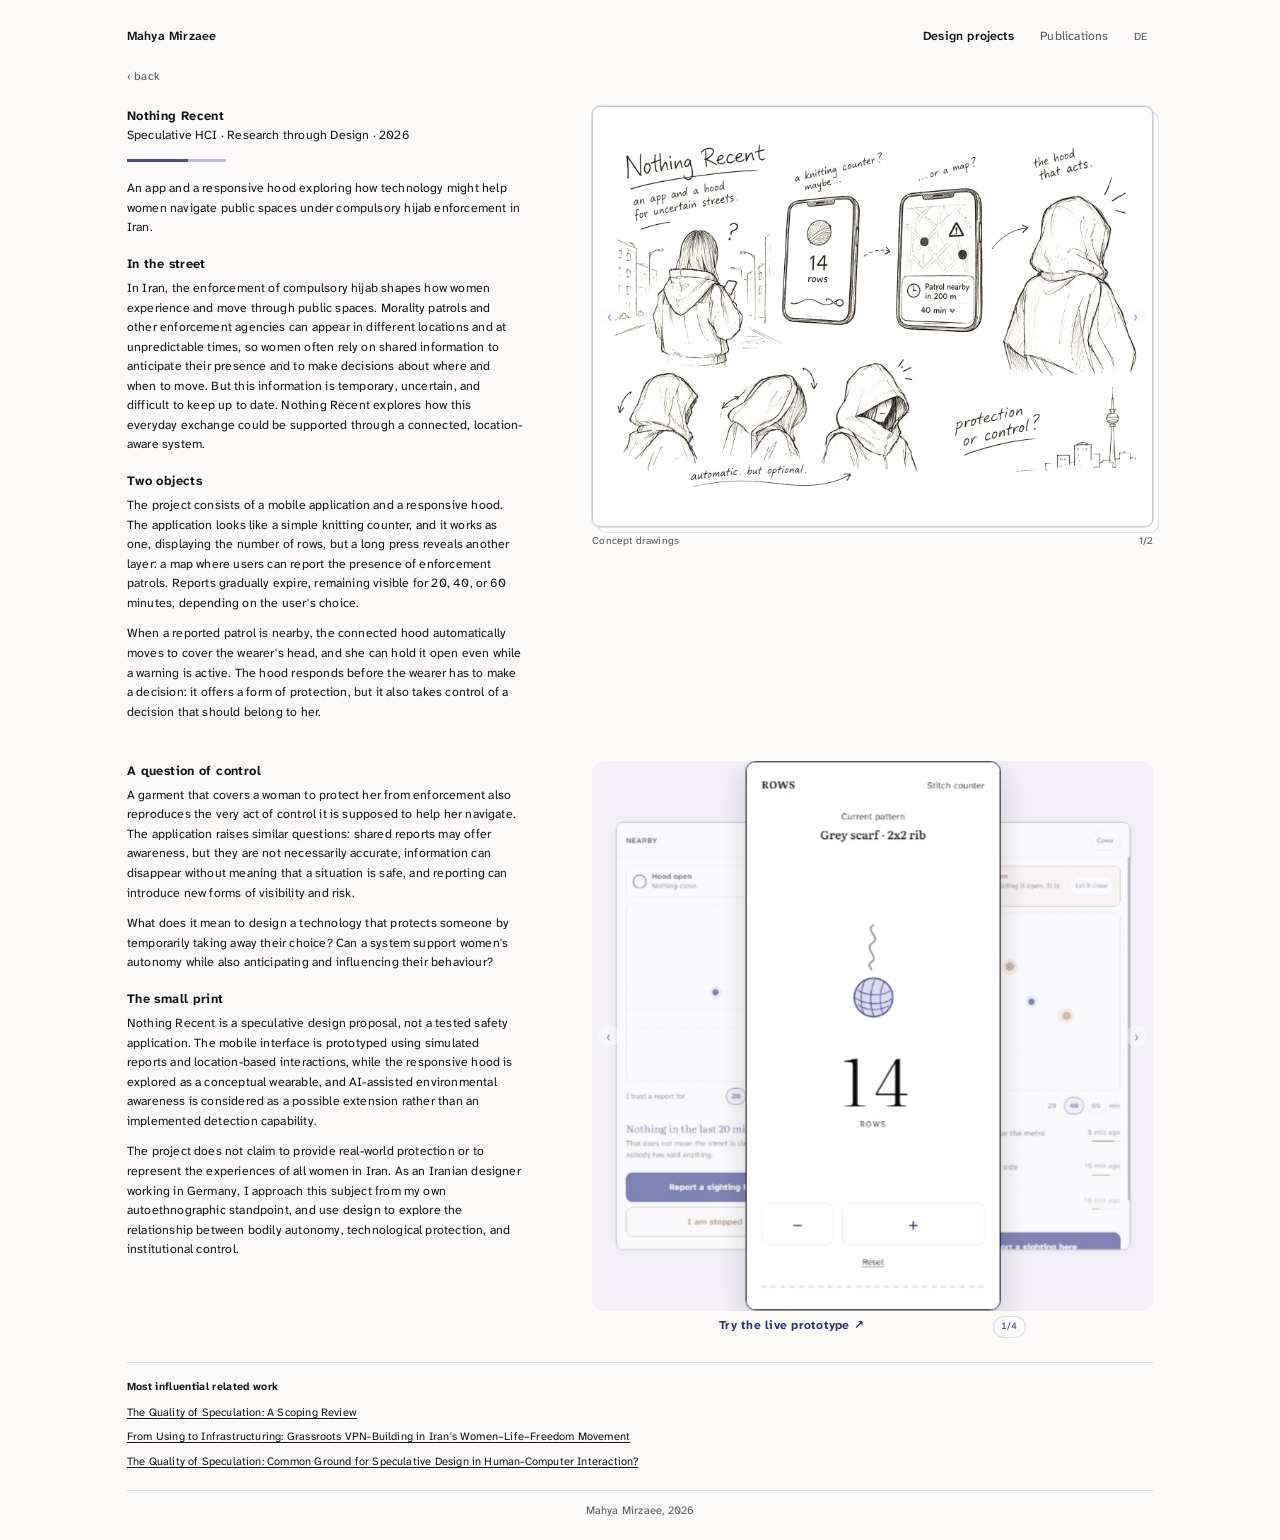
==== commit 8fdab556: "A few words on the way in; related work is titles only Co-Authored-By: Claude Opus 5 <noreply@anthro" ====
--- a/project.html
+++ b/project.html
@@ -6,7 +6,7 @@
   <title>Nothing Recent · Mahya Mirzaee</title>
   <meta name="description" content="Nothing Recent: an app and a responsive hood exploring how technology might help women navigate public spaces under compulsory hijab enforcement in Iran.">
   <meta name="theme-color" content="#fbfaf8">
-  <link rel="stylesheet" href="project.css?v=21">
+  <link rel="stylesheet" href="project.css?v=22">
 <style id="site-bar">
   /* same top bar as the portfolio (mahyamirzaee.github.io) */
   .site-bar { display: flex; flex-wrap: wrap; align-items: baseline; gap: 12px 24px; padding: 4px 0 26px; font-family: "Atkinson Hyperlegible Next", system-ui, sans-serif; }
@@ -98,14 +98,11 @@
   </section>
 
   <section class="related" aria-labelledby="related-title">
-    <h2 class="cluster-title" id="related-title">Related work</h2>
+    <h2 class="cluster-title" id="related-title">Most influential related work</h2>
     <ol class="refs">
-      <li><a href="https://dl.acm.org/doi/full/10.1145/3715336.3735794" target="_blank" rel="noopener">The Quality of Speculation: A Scoping Review</a>
-        <span>dl.acm.org/doi/full/10.1145/3715336.3735794</span></li>
-      <li><a href="https://dl.acm.org/doi/full/10.1145/3772318.3790369" target="_blank" rel="noopener">From Using to Infrastructuring: Grassroots VPN-Building in Iran's Women–Life–Freedom Movement</a>
-        <span>dl.acm.org/doi/full/10.1145/3772318.3790369</span></li>
-      <li><a href="https://dl.acm.org/doi/full/10.1145/3772363.3778760" target="_blank" rel="noopener">The Quality of Speculation: Common Ground for Speculative Design in Human-Computer Interaction?</a>
-        <span>dl.acm.org/doi/full/10.1145/3772363.3778760</span></li>
+      <li><a href="https://dl.acm.org/doi/full/10.1145/3715336.3735794" target="_blank" rel="noopener">The Quality of Speculation: A Scoping Review</a></li>
+      <li><a href="https://dl.acm.org/doi/full/10.1145/3772318.3790369" target="_blank" rel="noopener">From Using to Infrastructuring: Grassroots VPN-Building in Iran's Women–Life–Freedom Movement</a></li>
+      <li><a href="https://dl.acm.org/doi/full/10.1145/3772363.3778760" target="_blank" rel="noopener">The Quality of Speculation: Common Ground for Speculative Design in Human-Computer Interaction?</a></li>
     </ol>
   </section>
   </main>
--- a/project.css
+++ b/project.css
@@ -564,3 +564,6 @@
   line-height: 1.58;
   color: var(--ink);
 }
+
+/* related work: just the titles */
+.refs li { margin-bottom: 10px; }
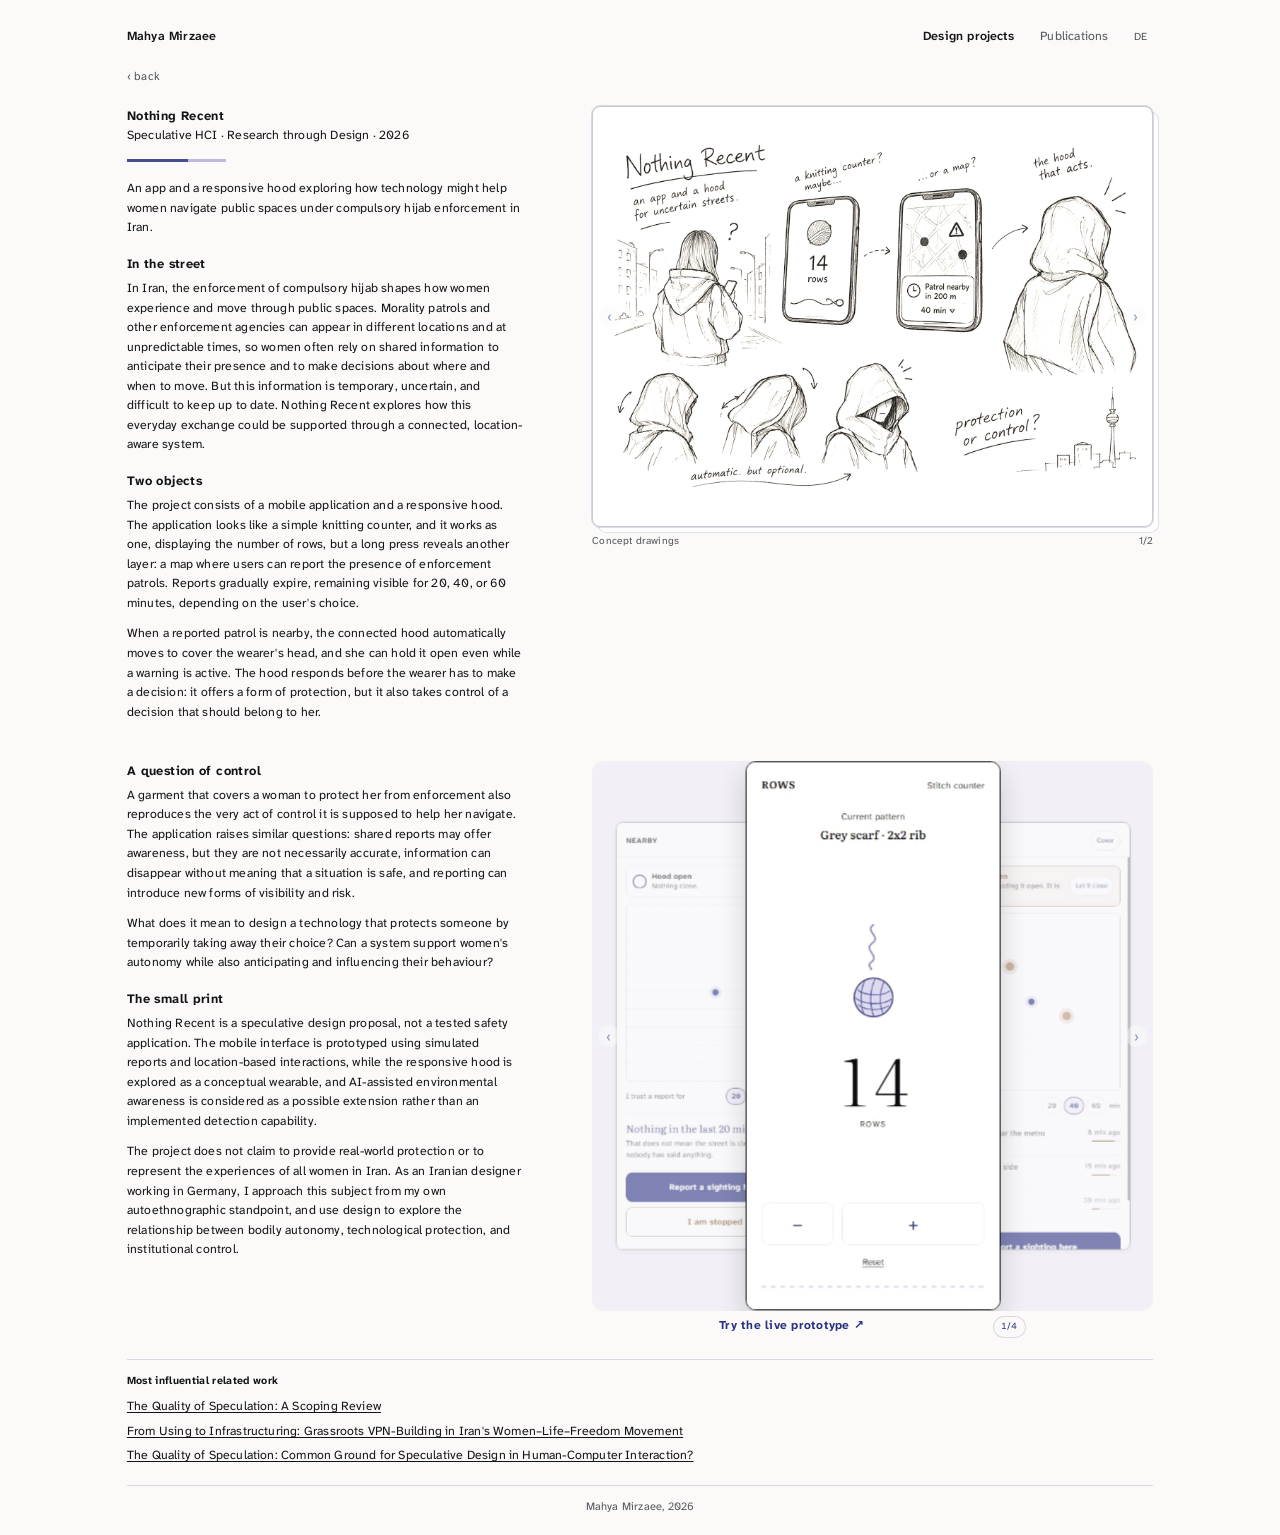
==== commit ea2c69d4: "A quiet way in: the name, the wool, one sentence Co-Authored-By: Claude Opus 5 <noreply@anthropic.co" ====
--- a/project.html
+++ b/project.html
@@ -6,7 +6,7 @@
   <title>Nothing Recent · Mahya Mirzaee</title>
   <meta name="description" content="Nothing Recent: an app and a responsive hood exploring how technology might help women navigate public spaces under compulsory hijab enforcement in Iran.">
   <meta name="theme-color" content="#fbfaf8">
-  <link rel="stylesheet" href="project.css?v=22">
+  <link rel="stylesheet" href="project.css?v=23">
 <style id="site-bar">
   /* same top bar as the portfolio (mahyamirzaee.github.io) */
   .site-bar { display: flex; flex-wrap: wrap; align-items: baseline; gap: 12px 24px; padding: 4px 0 26px; font-family: "Atkinson Hyperlegible Next", system-ui, sans-serif; }
@@ -97,7 +97,7 @@
     </div>
   </section>
 
-  <section class="related" aria-labelledby="related-title">
+  <section class="related related-plain" aria-labelledby="related-title">
     <h2 class="cluster-title" id="related-title">Most influential related work</h2>
     <ol class="refs">
       <li><a href="https://dl.acm.org/doi/full/10.1145/3715336.3735794" target="_blank" rel="noopener">The Quality of Speculation: A Scoping Review</a></li>
--- a/project.css
+++ b/project.css
@@ -567,3 +567,9 @@
 
 /* related work: just the titles */
 .refs li { margin-bottom: 10px; }
+
+/* related work in the same plain shape as the other project pages */
+.related-plain { margin-top: 26px; padding-top: 14px; }
+.related-plain ol { display: block; }
+.related-plain li { font-size: 15px; margin-bottom: 8px; }
+.related-plain li::before { content: none; }
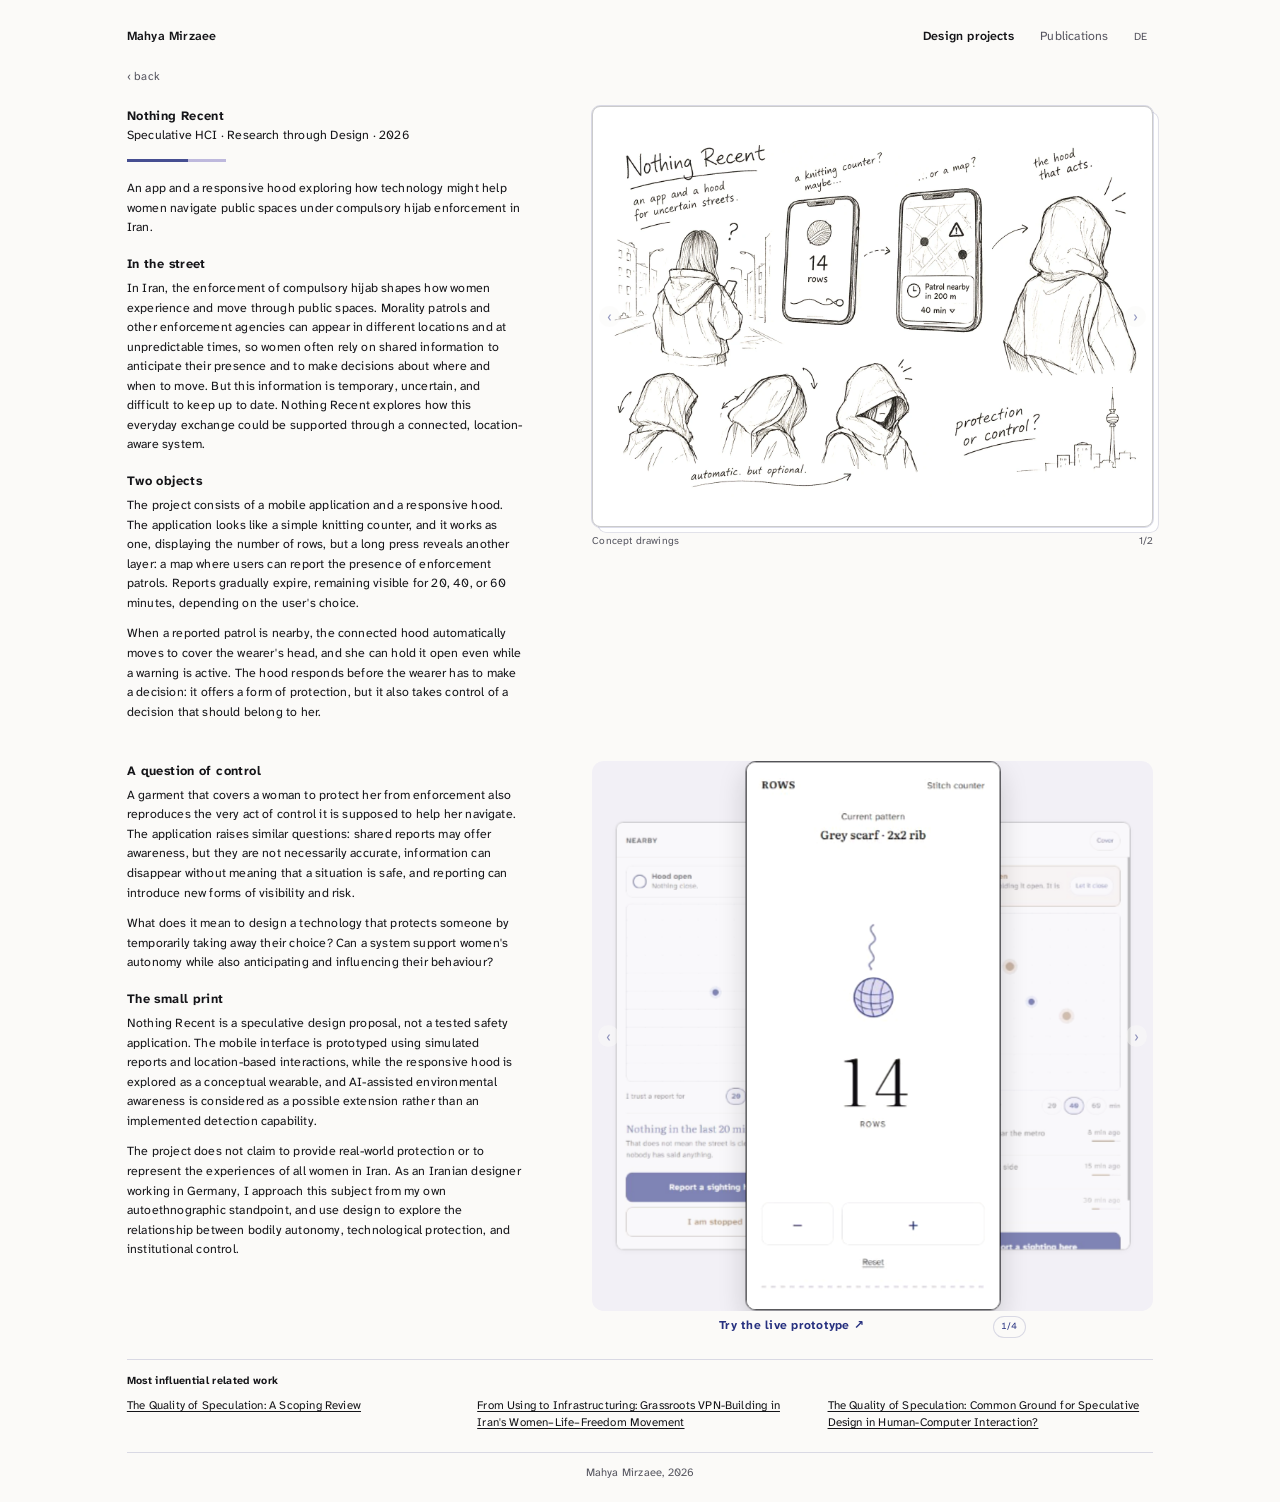
==== commit ae3a87ba: "The three papers side by side in one row Co-Authored-By: Claude Opus 5 <noreply@anthropic.com>" ====
--- a/project.html
+++ b/project.html
@@ -6,7 +6,7 @@
   <title>Nothing Recent · Mahya Mirzaee</title>
   <meta name="description" content="Nothing Recent: an app and a responsive hood exploring how technology might help women navigate public spaces under compulsory hijab enforcement in Iran.">
   <meta name="theme-color" content="#fbfaf8">
-  <link rel="stylesheet" href="project.css?v=23">
+  <link rel="stylesheet" href="project.css?v=25">
 <style id="site-bar">
   /* same top bar as the portfolio (mahyamirzaee.github.io) */
   .site-bar { display: flex; flex-wrap: wrap; align-items: baseline; gap: 12px 24px; padding: 4px 0 26px; font-family: "Atkinson Hyperlegible Next", system-ui, sans-serif; }
--- a/project.css
+++ b/project.css
@@ -573,3 +573,12 @@
 .related-plain ol { display: block; }
 .related-plain li { font-size: 15px; margin-bottom: 8px; }
 .related-plain li::before { content: none; }
+
+/* the three papers stand side by side, one row */
+.related-plain ol.refs {
+  display: grid;
+  grid-template-columns: repeat(3, minmax(0, 1fr));
+  gap: 30px;
+}
+.related-plain li { margin-bottom: 0; font-size: 14px; line-height: 1.45; }
+@media (max-width: 760px) { .related-plain ol.refs { grid-template-columns: 1fr; gap: 12px; } }
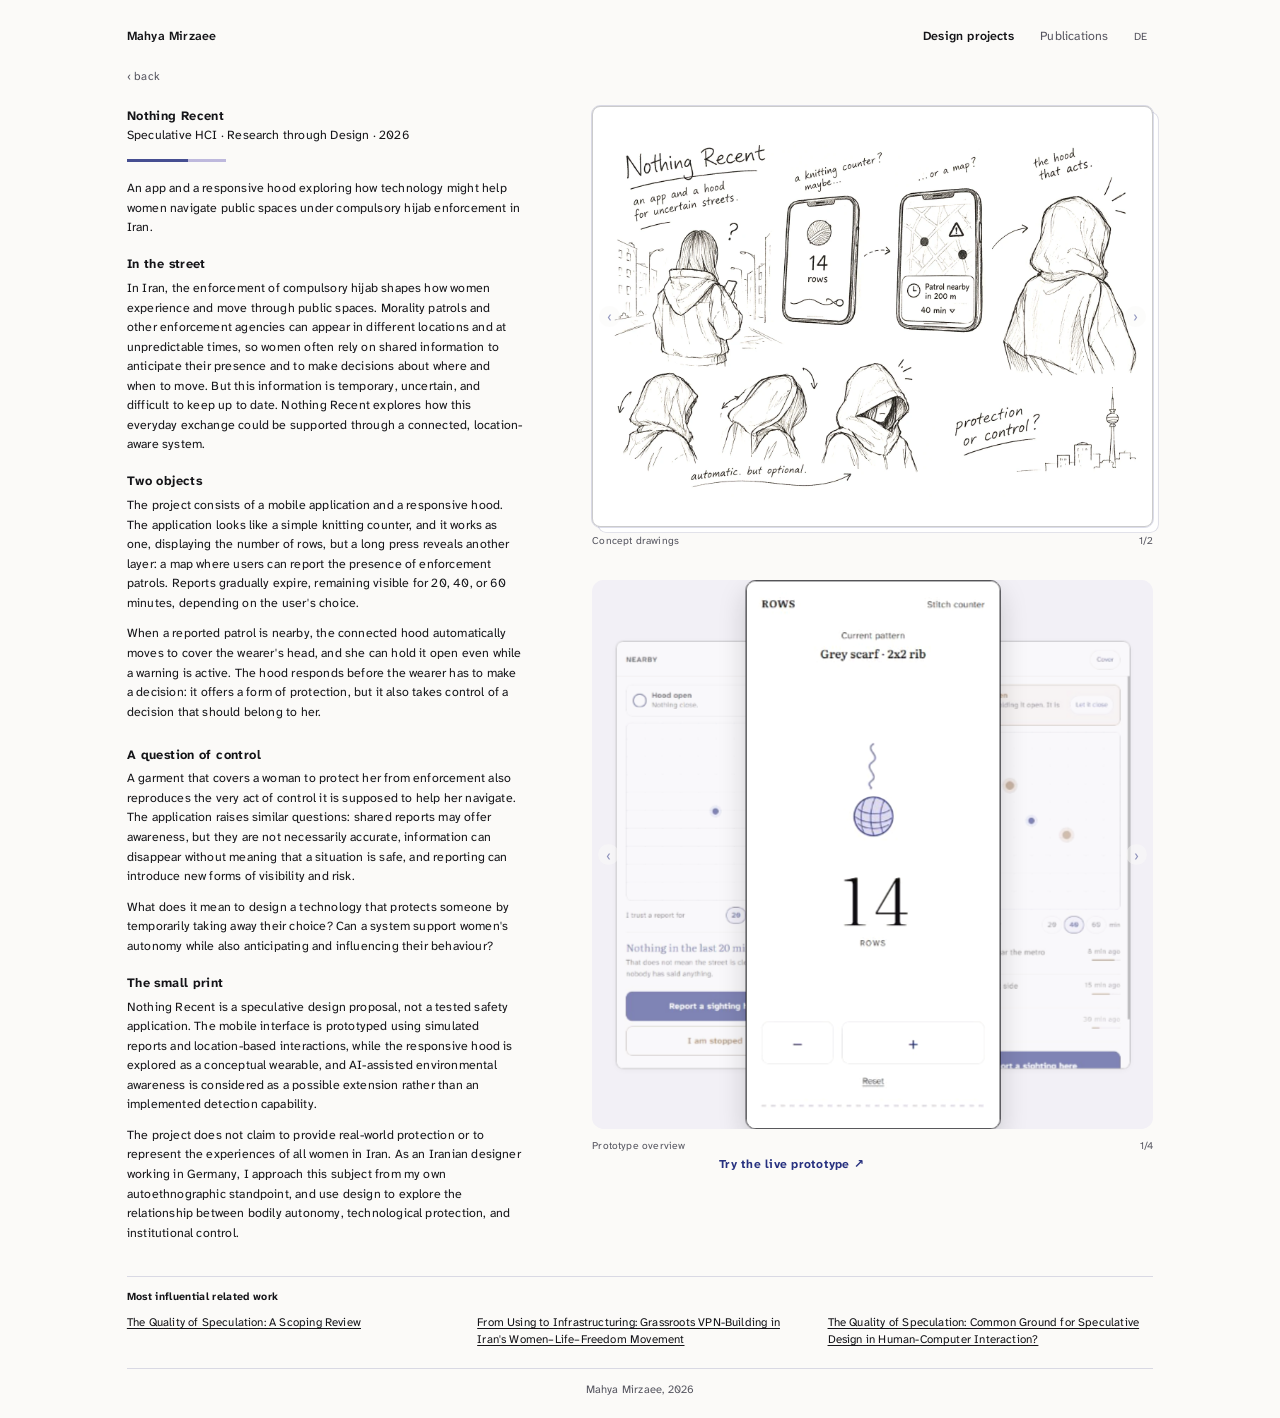
==== commit 82f3bcdc: "Prototype overview caption, and the ring sits closer to the drawings Co-Authored-By: Claude Opus 5 <" ====
--- a/project.html
+++ b/project.html
@@ -6,7 +6,7 @@
   <title>Nothing Recent · Mahya Mirzaee</title>
   <meta name="description" content="Nothing Recent: an app and a responsive hood exploring how technology might help women navigate public spaces under compulsory hijab enforcement in Iran.">
   <meta name="theme-color" content="#fbfaf8">
-  <link rel="stylesheet" href="project.css?v=25">
+  <link rel="stylesheet" href="project.css?v=27">
 <style id="site-bar">
   /* same top bar as the portfolio (mahyamirzaee.github.io) */
   .site-bar { display: flex; flex-wrap: wrap; align-items: baseline; gap: 12px 24px; padding: 4px 0 26px; font-family: "Atkinson Hyperlegible Next", system-ui, sans-serif; }
@@ -89,9 +89,9 @@
           <img class="slide" src="img/app-3-stopped.jpg" data-cap="Before telling anyone: two chosen names, and the reminder that their names are on her phone too." alt="The sheet before telling anyone: two chosen names, and the line that their names are on her phone too." loading="lazy">
           <img class="slide" src="img/app-4-empty.jpg" data-cap="Nothing in the last 20 minutes, which is not the same as the street being clear." alt="The empty state: a map with only her own dot, and the line 'Nothing in the last 40 minutes.'" loading="lazy">
         </div>
+        <figcaption class="under">Prototype overview<span class="count" id="slide-count">1/4</span></figcaption>
         <div class="slidebar">
           <a class="try" href="prototype.html" target="_blank" rel="noopener">Try the live prototype ↗</a>
-          <span class="count" id="slide-count">1/4</span>
         </div>
       </figure>
     </div>
--- a/project.css
+++ b/project.css
@@ -582,3 +582,14 @@
 }
 .related-plain li { margin-bottom: 0; font-size: 14px; line-height: 1.45; }
 @media (max-width: 760px) { .related-plain ol.refs { grid-template-columns: 1fr; gap: 12px; } }
+
+/* the prototype sits closer to the drawings above it */
+.sheet + .sheet { margin-top: 14px; }
+.sheet + .sheet > .cluster { margin-top: -14px; }
+.carousel + .under { margin-top: 10px; }
+.slidebar { justify-content: flex-start; margin-top: 2px; }
+
+/* on a wide screen the pictures follow each other closely down the right side */
+@media (min-width: 1200px) {
+  .sheet + .sheet > .cluster { margin-top: -200px; }
+}
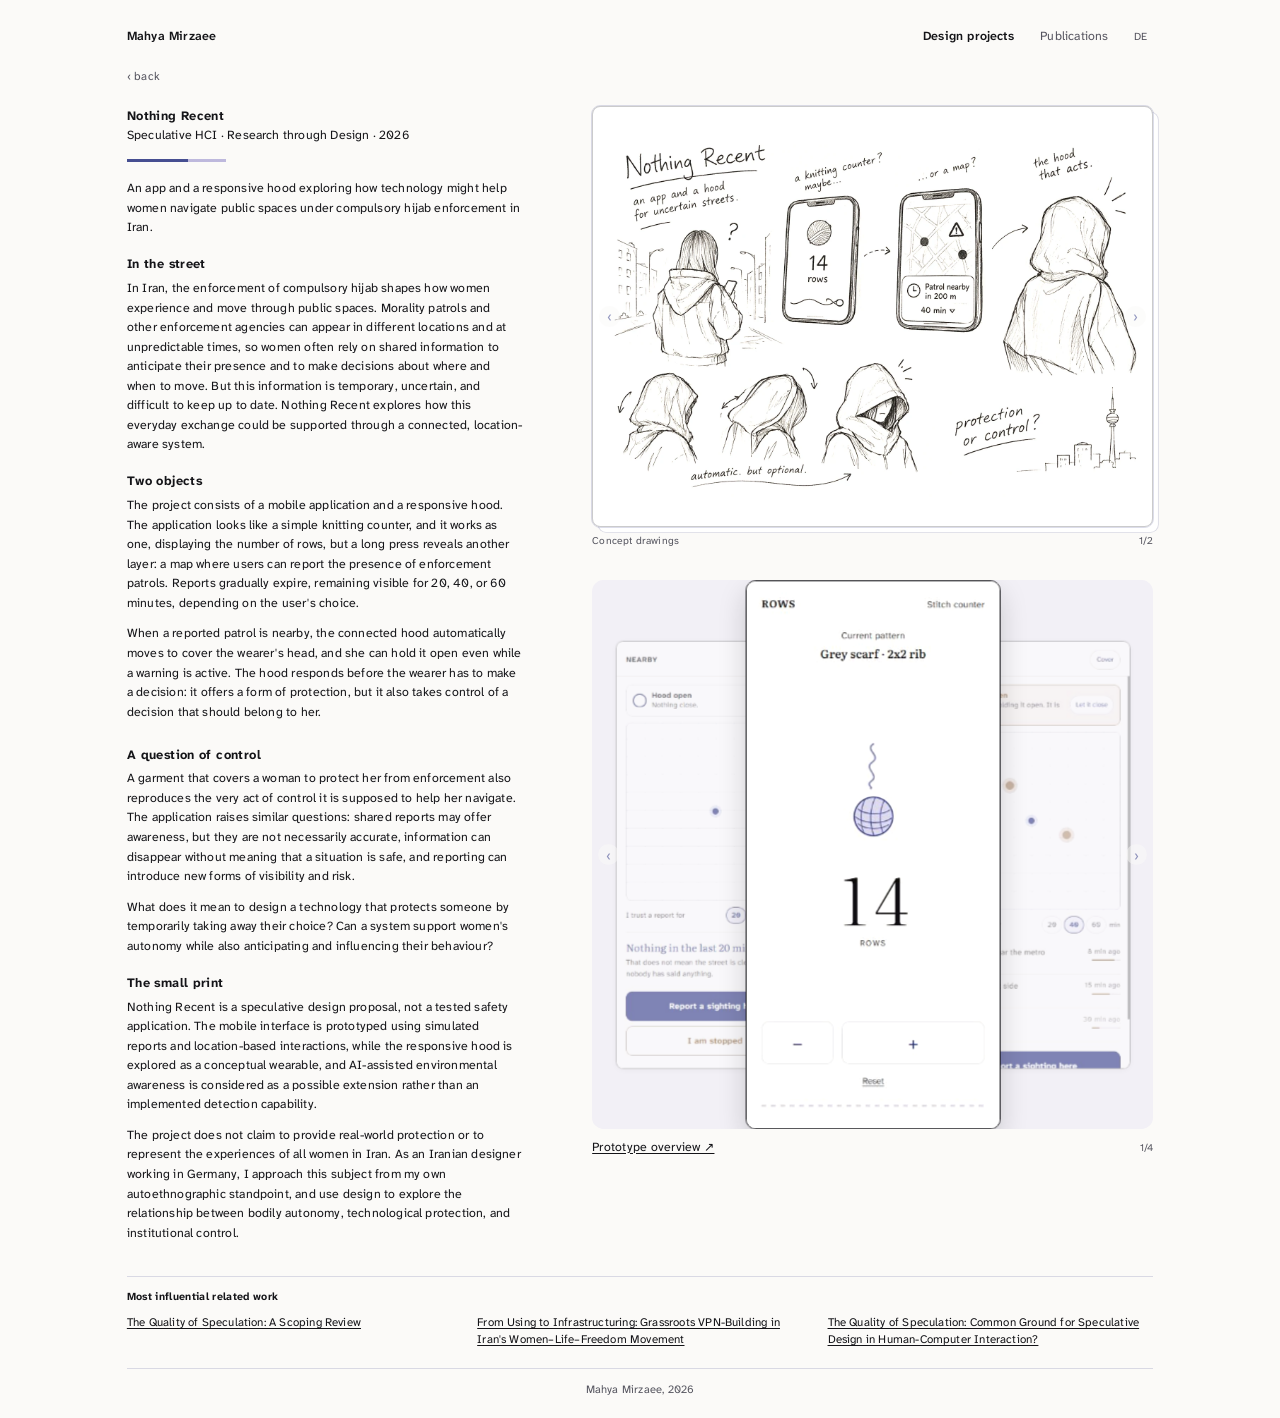
==== commit 4ea2a55b: "The caption under the screens is the link to the live prototype Co-Authored-By: Claude Opus 5 <norep" ====
--- a/project.html
+++ b/project.html
@@ -6,7 +6,7 @@
   <title>Nothing Recent · Mahya Mirzaee</title>
   <meta name="description" content="Nothing Recent: an app and a responsive hood exploring how technology might help women navigate public spaces under compulsory hijab enforcement in Iran.">
   <meta name="theme-color" content="#fbfaf8">
-  <link rel="stylesheet" href="project.css?v=27">
+  <link rel="stylesheet" href="project.css?v=28">
 <style id="site-bar">
   /* same top bar as the portfolio (mahyamirzaee.github.io) */
   .site-bar { display: flex; flex-wrap: wrap; align-items: baseline; gap: 12px 24px; padding: 4px 0 26px; font-family: "Atkinson Hyperlegible Next", system-ui, sans-serif; }
@@ -89,10 +89,7 @@
           <img class="slide" src="img/app-3-stopped.jpg" data-cap="Before telling anyone: two chosen names, and the reminder that their names are on her phone too." alt="The sheet before telling anyone: two chosen names, and the line that their names are on her phone too." loading="lazy">
           <img class="slide" src="img/app-4-empty.jpg" data-cap="Nothing in the last 20 minutes, which is not the same as the street being clear." alt="The empty state: a map with only her own dot, and the line 'Nothing in the last 40 minutes.'" loading="lazy">
         </div>
-        <figcaption class="under">Prototype overview<span class="count" id="slide-count">1/4</span></figcaption>
-        <div class="slidebar">
-          <a class="try" href="prototype.html" target="_blank" rel="noopener">Try the live prototype ↗</a>
-        </div>
+        <figcaption class="under"><a class="try" href="prototype.html" target="_blank" rel="noopener">Prototype overview ↗</a><span class="count" id="slide-count">1/4</span></figcaption>
       </figure>
     </div>
   </section>
--- a/project.css
+++ b/project.css
@@ -593,3 +593,7 @@
 @media (min-width: 1200px) {
   .sheet + .sheet > .cluster { margin-top: -200px; }
 }
+
+/* the caption under the screens is itself the way into the live prototype */
+figcaption.under .try { font-size: 15px; font-weight: 400; color: var(--ink); text-decoration: underline; text-underline-offset: 0.18em; }
+figcaption.under .try:hover { color: var(--indigo); }
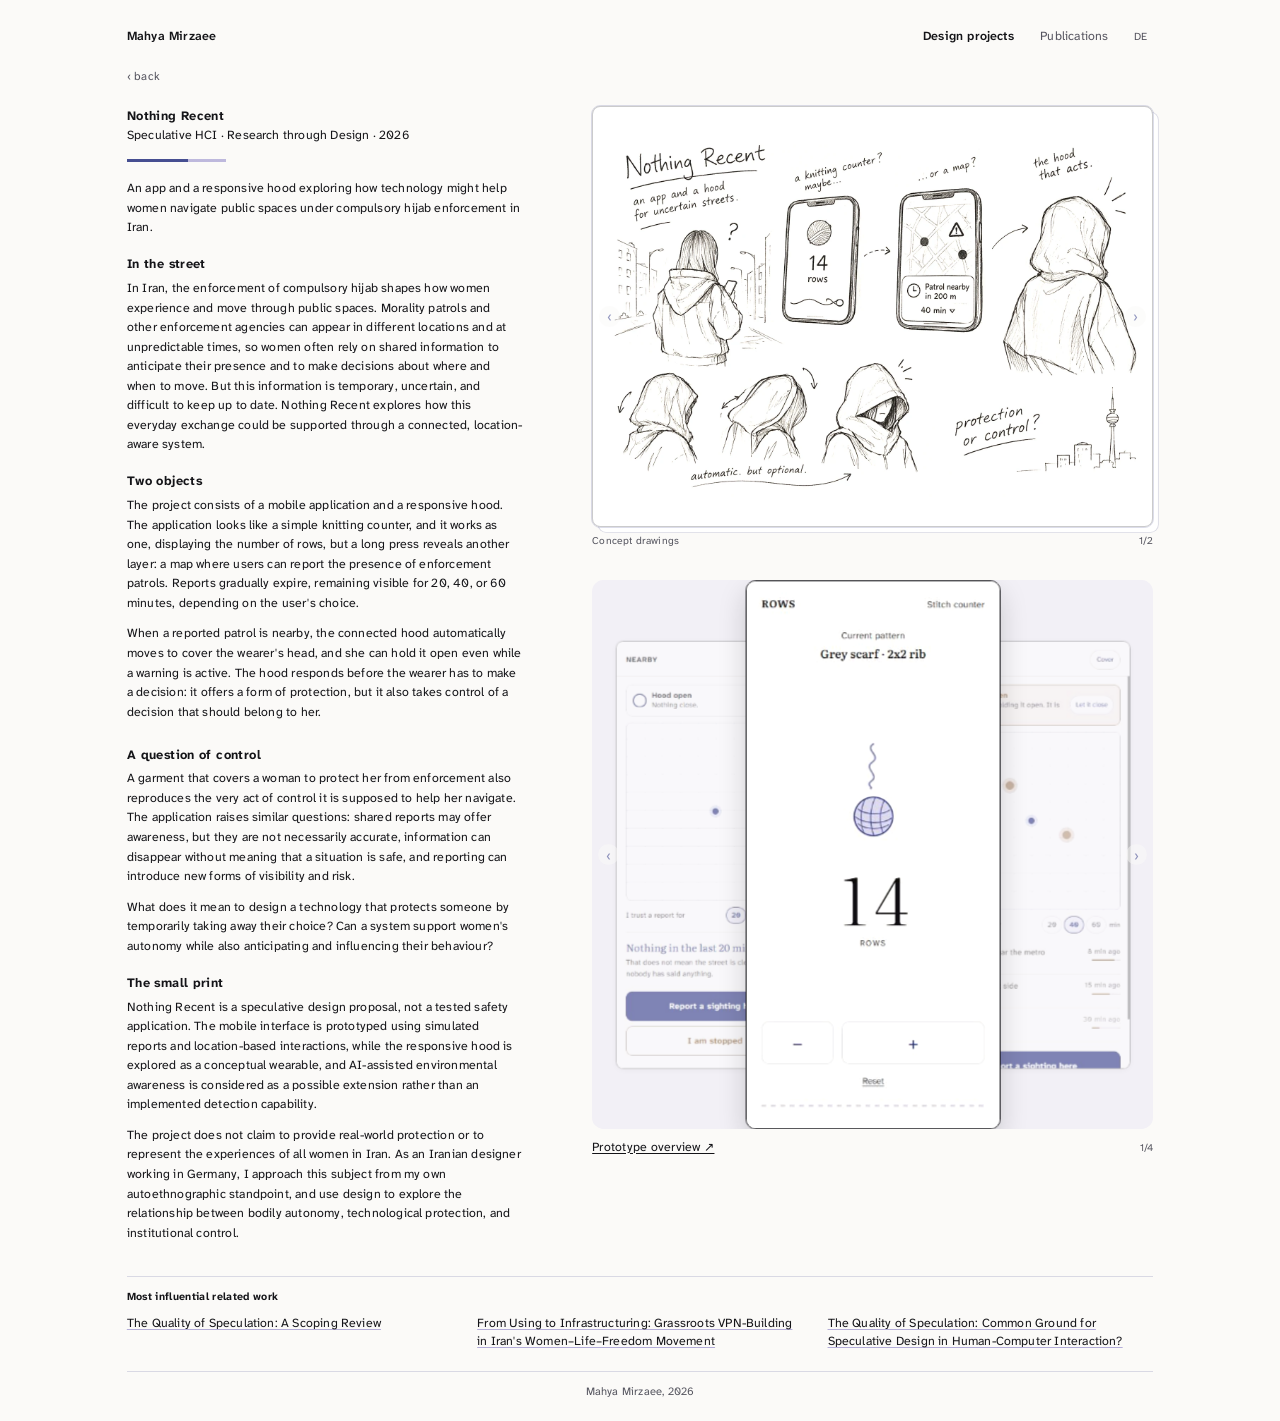
==== commit 1cab1e4c: "One line on the way in: press and hold the number Co-Authored-By: Claude Opus 5 <noreply@anthropic.c" ====
--- a/project.html
+++ b/project.html
@@ -20,6 +20,9 @@
   .top { font-size: 14px; }
   .top a { color: #55545f; text-decoration: none; }
   .top a:hover { color: #141418; text-decoration: underline; }
+  /* one look for every reference link (Most influential related work) */
+  .related li a { color: #141418; font-size: 15px; line-height: 1.45; text-decoration: underline; text-decoration-color: #b3add8; text-decoration-thickness: 1px; text-underline-offset: 0.2em; }
+  .related li a:hover { color: #26307f; text-decoration-color: #26307f; }
   @media (max-width: 640px) { .site-bar .sb-name { width: 100%; } }
 </style>
 </head>
